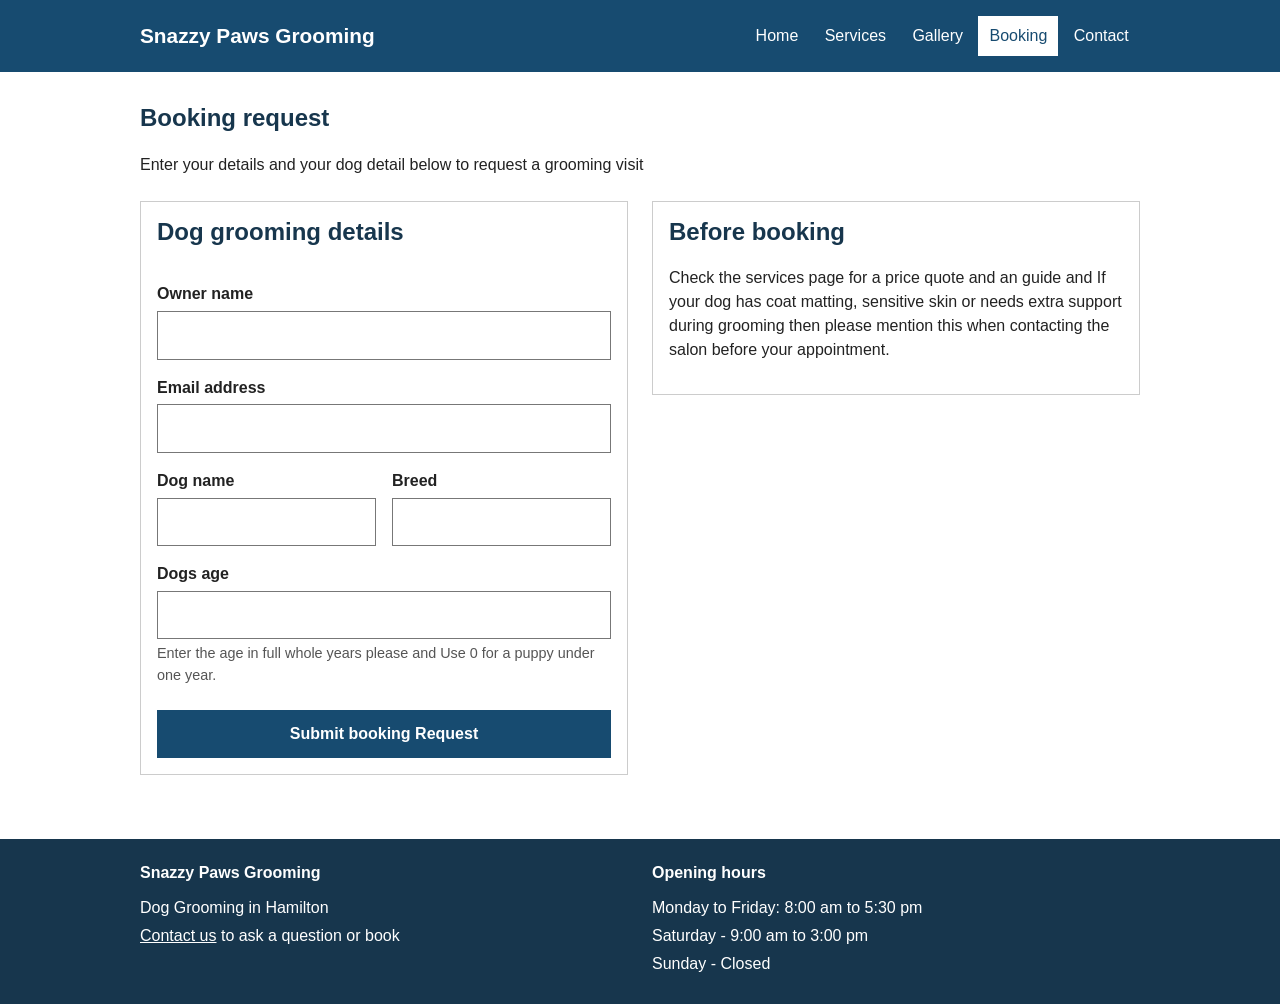
==== booking.html @ da53152b "Site publish" ====
<!DOCTYPE html>
<html lang="en-NZ">
<head>
  <meta charset="UTF-8">
  <meta name="viewport" content="width=device-width, initial-scale=1.0">
  <meta name="description" content="Booking- Snazzy Paws Grooming">
  <title>Booking - Snazzy Paws Grooming</title>
  <link rel="stylesheet" href="css/styles.css">
</head>
<body>
  <header>
    <nav aria-label="Main navigation">
      <a class="brand" href="index.html">Snazzy Paws Grooming</a>
      <ul class="nav-links">
          <li><a href="index.html">Home</a></li>
          <li><a href="services.html">Services</a></li>
          <li><a href="gallery.html">Gallery</a></li>
          <li><a href="booking.html" aria-current="page">Booking</a></li>
          <li><a href="contact.html">Contact</a></li>
      </ul>
    </nav>
  </header>
  <main id="main-content">
    <section>
      <div class="page-heading">
        <h1>Booking request</h1>
        <p>Enter your details and your dog detail below to request a grooming visit</p>
      </div>
      <div class="form-layout">
        <div class="form-card">
          <form action="#" method="post" aria-labelledby="booking-form-title">
            <h2 id="booking-form-title">Dog grooming details</h2>
            <div>
              <label for="owner-name">Owner name</label>
              <input id="owner-name" name="owner-name" type="text" autocomplete="name" required>
            </div>
            <div>
              <label for="owner-email">Email address</label>
              <input id="owner-email" name="owner-email" type="email" autocomplete="email" required>
            </div>
            <div class="form-row">
              <div>
                <label for="dog-name">Dog name</label>
                <input id="dog-name" name="dog-name" type="text" required>
              </div>
              <div>
                <label for="dog-breed">Breed</label>
                <input id="dog-breed" name="dog-breed" type="text" required>
              </div>
            </div>
            <div>
              <label for="dog-age">Dogs age</label>
              <input id="dog-age" name="dog-age" type="number" min="0" max="30" step="1" inputmode="numeric" aria-describedby="dog-age-help" required>
              <p class="help-text" id="dog-age-help">Enter the age in full whole years please and Use 0 for a puppy under one year.</p>
            </div>
            <button class="button" type="submit">Submit booking Request</button>
          </form>
        </div>
        <aside class="info-card" aria-labelledby="before-booking-title">
          <h2 id="before-booking-title">Before booking</h2>
          <p>Check the services page for a price quote and an guide and If your dog has coat matting, sensitive skin or needs extra support during grooming then please mention this when contacting the salon before your appointment.</p>
        </aside>
      </div>
    </section>

  </main>
  <footer>
    <div class="footer-inner">
      <div>
        <h2>Snazzy Paws Grooming</h2>
        <p>Dog Grooming in Hamilton</p>
        <p><a href="contact.html">Contact us</a> to ask a question or book</p>
      </div>
      <div>
        <h2>Opening hours</h2>
        <p>Monday to Friday: 8:00 am to 5:30 pm</p>
        <p>Saturday - 9:00 am to 3:00 pm</p>
        <p>Sunday - Closed</p>
      </div>
    </div>
  </footer>
</body>
</html>
---- css/styles.css ----
* {
  box-sizing: border-box;
}

html {
  font-size: 16px;
}




body {
  margin: 0;
  font-family: Arial, Helvetica, sans-serif;
  color: #222222;
  background: #ffffff;
  line-height: 1.5;
}



img {
  display: block;
  max-width: 100%;
}

a {
  color: #174b70;
}

a:focus-visible,
button:focus-visible,
input:focus-visible,
textarea:focus-visible {
  outline: 3px solid #ffbf47;
  outline-offset: 2px;
}

.skip-link {
  position: absolute;
  left: -9999px;
  top: 0;
  background: #ffffff;
  color: #111111;
  padding: 0.75rem;
  z-index: 10;
}

.skip-link:focus {
  left: 1rem;
  top: 1rem;
}

header {
  background: #174b70;
}

nav {
  width: min(100% - 2rem, 1000px);
  margin: 0 auto;
  padding: 1rem 0;
  display: flex;
  justify-content: space-between;
  align-items: center;
  gap: 1rem;
}

.brand {
  color: #ffffff;
  font-size: 1.3rem;
  font-weight: bold;
  text-decoration: none;
}



.nav-links {
  display: flex;
  flex-wrap: wrap;
  gap: 0.25rem;
  margin: 0;
  padding: 0;
  list-style: none;
}



.nav-links a {
  display: block;
  padding: 0.5rem 0.7rem;
  color: #ffffff;
  text-decoration: none;
}

.nav-links a:hover,
.nav-links a[aria-current="page"] {
  background: #ffffff;
  color: #174b70;
}

main {
  min-height: 60vh;
}

section {
  width: min(100% - 2rem, 1000px);
  margin: 0 auto;
  padding: 2rem 0;
}




h1,
h2,
h3 {
  color: #17364d;
  line-height: 1.2;
}

.page-heading {
  max-width: 700px;
  margin-bottom: 1.5rem;
}

.page-heading h1,
.hero h1 {
  margin-top: 0;
}

.hero {
  display: grid;
  grid-template-columns: 1fr 1fr;
  align-items: center;
  gap: 2rem;
}

.hero-image {
  width: 100%;
  height: 360px;
  object-fit: cover;
}




.button {
  display: inline-block;
  margin-top: 0.5rem;
  padding: 0.75rem 1rem;
  border: 0;
  background: #174b70;
  color: #ffffff;
  font: inherit;
  font-weight: bold;
  text-decoration: none;
  cursor: pointer;
}




.button:hover {
  background: #0f344f;
}

.info-grid {
  display: grid;
  grid-template-columns: repeat(3, 1fr);
  gap: 1rem;
}




.info-card,
.form-card,
.map-card,
.table-card {
  border: 1px solid #cccccc;
  padding: 1rem;
}

.info-card h2,
.info-card h3,
.form-card h2,
.map-card h2 {
  margin-top: 0;
}

.table-wrap {
  overflow-x: auto;
}

table {
  width: 100%;
  border-collapse: collapse;
}

caption {
  padding-bottom: 0.75rem;
  text-align: left;
  font-weight: bold;
}

th,
td {
  border: 1px solid #aaaaaa;
  padding: 0.75rem;
  text-align: left;
}


th {
  background: #e8f0f5;
}






.gallery-grid {
  display: grid;
  grid-template-columns: repeat(4, minmax(0, 1fr));
  gap: 1rem;
}

.gallery-grid figure {
  min-width: 0;
  margin: 0;
  border: 1px solid #cccccc;
  background: #ffffff;
}

.gallery-grid img {
  width: 100%;
  height: 190px;
  object-fit: cover;
}

.gallery-grid figcaption {
  padding: 0.6rem;
  font-size: 0.9rem;
}

.form-layout,
.contact-layout {
  display: grid;
  grid-template-columns: 1fr 1fr;
  gap: 1.5rem;
  align-items: start;
}

form {
  display: grid;
  gap: 1rem;
}

.form-row {
  display: grid;
  grid-template-columns: 1fr 1fr;
  gap: 1rem;
}

label {
  font-weight: bold;
}



input,
textarea {
  width: 100%;
  margin-top: 0.3rem;
  padding: 0.7rem;
  border: 1px solid #777777;
  font: inherit;
}

textarea {
  min-height: 140px;
  resize: vertical;
}



.help-text {
  margin: 0.25rem 0 0;
  color: #555555;
  font-size: 0.9rem;
}



.map-frame {
  width: 100%;
  min-height: 360px;
  border: 0;
}




footer {
  margin-top: 2rem;
  background: #17364d;
  color: #ffffff;
}




.footer-inner {
  width: min(100% - 2rem, 1000px);
  margin: 0 auto;
  padding: 1.5rem 0;
  display: grid;
  grid-template-columns: 1fr 1fr;
  gap: 1.5rem;
}




footer h2 {
  margin-top: 0;
  color: #ffffff;
  font-size: 1rem;
}

footer p {
  margin: 0.25rem 0;
}

footer a {
  color: #ffffff;


}

@media (max-width: 800px) {
  nav {
    align-items: flex-start;
    flex-direction: column;
  }

  .hero,
  .form-layout,
  .contact-layout {
    grid-template-columns: 1fr;
  }

  .info-grid,
  .gallery-grid {
    grid-template-columns: repeat(2, minmax(0, 1fr));
  }
}










@media (max-width: 500px) {
  .nav-links {
    width: 100%;
  }

  .nav-links li {
    flex: 1 1 40%;
  }

  .nav-links a {
    text-align: center;
  }

  .info-grid,
  .form-row,
  .footer-inner {
    grid-template-columns: 1fr;
  }

  .gallery-grid {
    grid-template-columns: repeat(2, minmax(0, 1fr));
    gap: 0.6rem;
  }

  .gallery-grid img {
    height: 150px;
  }
}
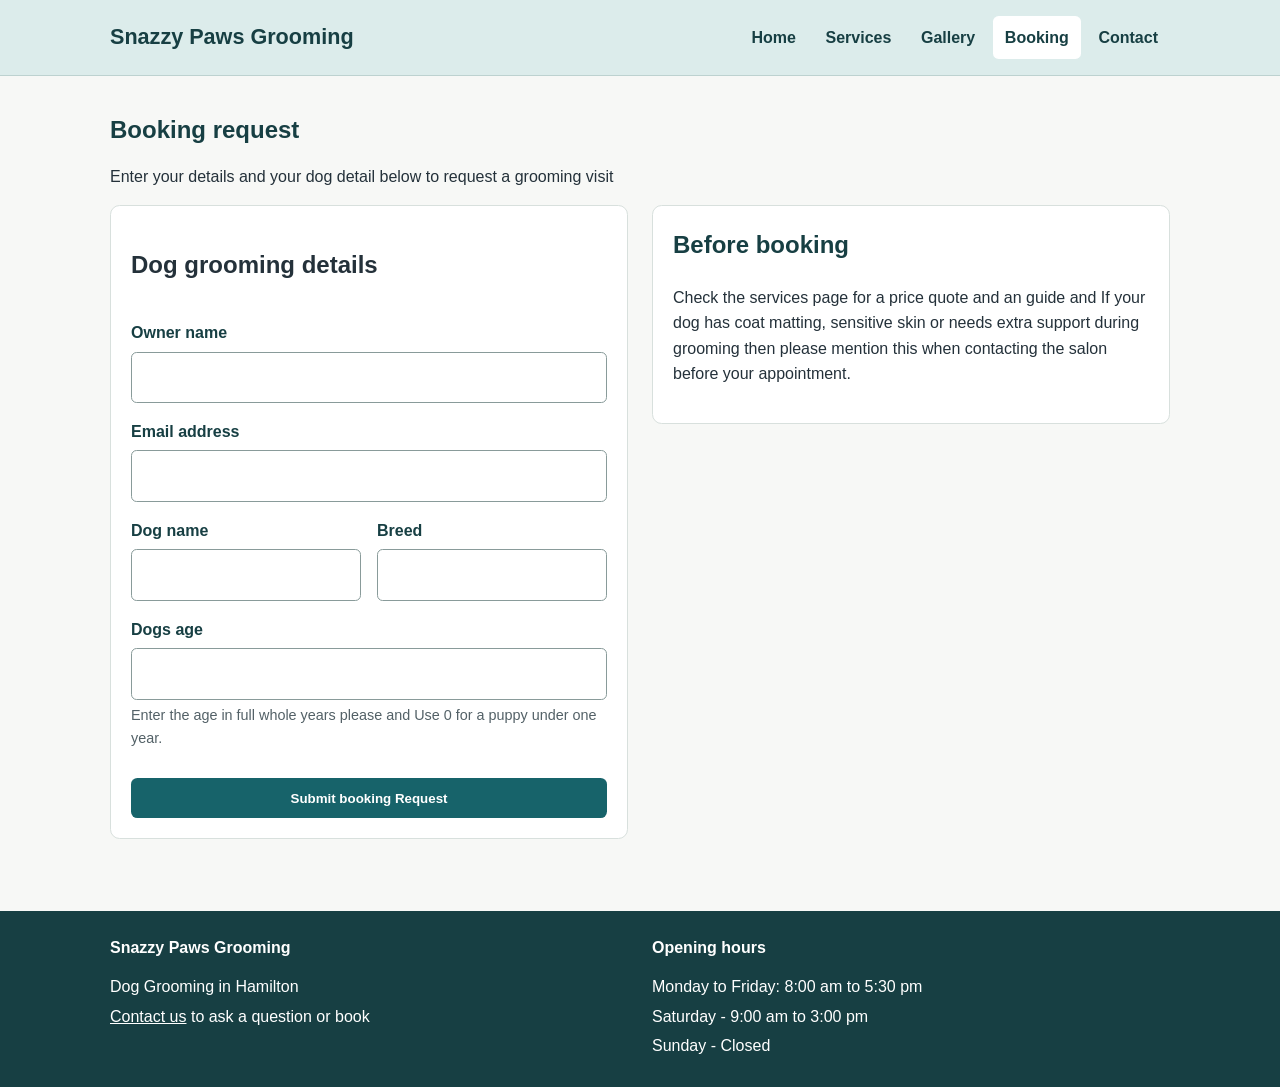
==== commit 79714d2c: "final" ====
--- a/booking.html
+++ b/booking.html
@@ -5,7 +5,7 @@
   <meta name="viewport" content="width=device-width, initial-scale=1.0">
   <meta name="description" content="Booking- Snazzy Paws Grooming">
   <title>Booking - Snazzy Paws Grooming</title>
-  <link rel="stylesheet" href="css/styles.css">
+  <link rel="stylesheet" href="css/styles.min.css">
 </head>
 <body>
   <header>
--- a/css/styles.min.css
+++ b/css/styles.min.css
@@ -0,0 +1 @@
+*{box-sizing:border-box}html{font-size:16px;scroll-behavior:smooth}body{margin:0;font-family:Arial,Helvetica,sans-serif;color:#24313a;background:#f7f8f6;line-height:1.6}img{max-width:100%;display:block}a{color:#145c63}a:focus-visible,button:focus-visible,input:focus-visible,select:focus-visible,textarea:focus-visible{outline:3px solid #f0a44b;outline-offset:3px}.skip-link{position:absolute;left:-9999px;top:0;background:#fff;color:#173f43;padding:.75rem 1rem;z-index:1000}.skip-link:focus{left:1rem;top:1rem}header{background:#dceceb;border-bottom:1px solid #bdd2d0}nav{max-width:1100px;margin:0 auto;padding:1rem 1.25rem;display:flex;align-items:center;justify-content:space-between;gap:1rem;flex-wrap:wrap}.brand{font-size:1.35rem;font-weight:700;color:#173f43;text-decoration:none}.nav-links{display:flex;gap:.35rem;flex-wrap:wrap;list-style:none;padding:0;margin:0}.nav-links a{display:inline-block;padding:.55rem .75rem;border-radius:.35rem;color:#173f43;text-decoration:none;font-weight:600}.nav-links a:hover,.nav-links a[aria-current=page]{background:#fff}main{min-height:60vh}section{max-width:1100px;margin:0 auto;padding:2.5rem 1.25rem}.page-heading{max-width:720px}.hero h1,.page-heading h1{color:#173f43;line-height:1.15;margin-top:0}.hero{display:grid;grid-template-columns:1.05fr 0.95fr;align-items:center;gap:2rem;padding-top:3rem;padding-bottom:3rem}.hero-image{width:100%;height:420px;object-fit:cover;border-radius:.75rem;box-shadow:0 8px 22px rgba(20,48,51,.12)}.button{display:inline-block;margin-top:.75rem;padding:.8rem 1.1rem;border-radius:.4rem;background:#17636a;color:#fff;text-decoration:none;font-weight:700;border:0;cursor:pointer}.button:hover{background:#104b50}.info-grid{display:grid;grid-template-columns:repeat(3,1fr);gap:1rem}.form-card,.info-card,.map-card,.table-card{background:#fff;border:1px solid #d8e0dd;border-radius:.6rem;padding:1.25rem}.info-card h2,.info-card h3{color:#173f43;margin-top:0}.table-wrap{overflow-x:auto}table{width:100%;border-collapse:collapse;background:#fff}caption{text-align:left;font-weight:700;padding:0 0 .8rem;color:#173f43}td,th{border:1px solid #cfd9d5;padding:.85rem;text-align:left}th{background:#dceceb;color:#173f43}.gallery-grid{display:grid;grid-template-columns:repeat(4,1fr);gap:.85rem}.gallery-grid figure{margin:0;background:#fff;border:1px solid #d8e0dd;border-radius:.5rem;overflow:hidden}.gallery-grid img{width:100%;aspect-ratio:1/1;object-fit:cover}.gallery-grid figcaption{padding:.65rem .75rem;font-size:.9rem}.contact-layout,.form-layout{display:grid;grid-template-columns:1fr 1fr;gap:1.5rem;align-items:start}form{display:grid;gap:1rem}.form-row{display:grid;grid-template-columns:1fr 1fr;gap:1rem}label{font-weight:700;color:#173f43}input,select,textarea{width:100%;margin-top:.35rem;padding:.75rem;border:1px solid #899b9a;border-radius:.35rem;font:inherit;background:#fff;color:#24313a}textarea{min-height:150px;resize:vertical}.help-text{margin:.25rem 0 0;color:#536167;font-size:.9rem}.map-frame{width:100%;min-height:390px;border:0;border-radius:.4rem}.notice{background:#fff5e8;border-left:4px solid #d77f23;padding:.9rem 1rem;margin-top:1rem}footer{background:#173f43;color:#fff;margin-top:2rem}.footer-inner{max-width:1100px;margin:0 auto;padding:1.5rem 1.25rem;display:grid;grid-template-columns:1fr 1fr;gap:1.5rem}footer h2{font-size:1rem;margin-top:0;color:#fff}footer p{margin:.25rem 0}footer a{color:#fff}@media (max-width:850px){.contact-layout,.form-layout,.hero{grid-template-columns:1fr}.hero-image{height:340px}.info-grid{grid-template-columns:1fr 1fr}.gallery-grid{grid-template-columns:repeat(2,1fr)}}@media (max-width:560px){nav{align-items:flex-start}.nav-links{width:100%}.nav-links li{flex:1 1 45%}.nav-links a{width:100%}section{padding:2rem 1rem}.hero{padding-top:2rem}.hero-image{height:270px}.footer-inner,.form-row,.gallery-grid,.info-grid{grid-template-columns:1fr}td,th{padding:.65rem}}
